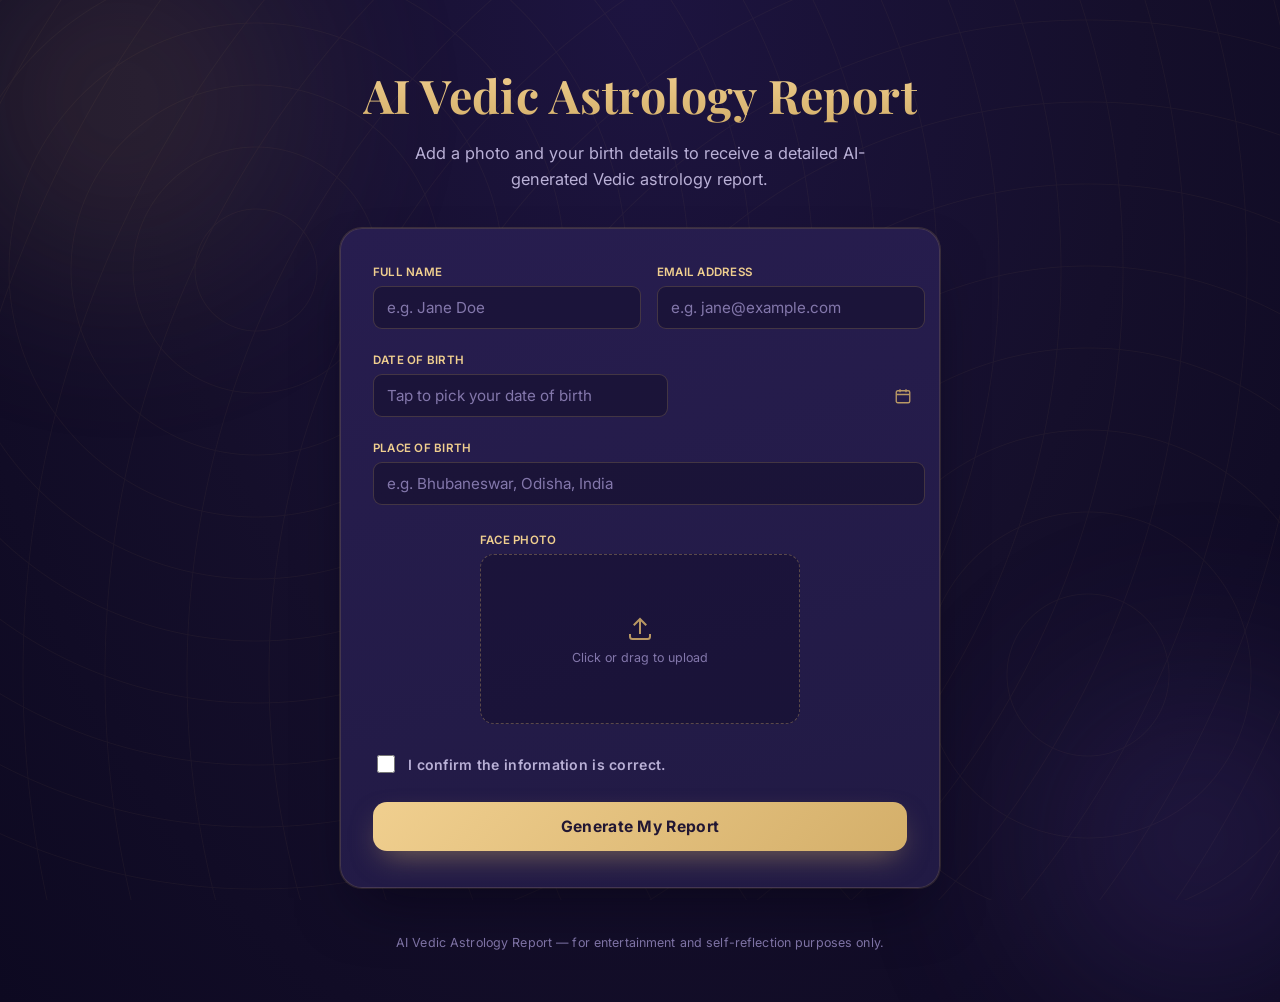
==== backend/static/index.html @ 8fff2e72 "Add files via upload" ====
<!DOCTYPE html>
<html lang="en">
<head>
<meta charset="UTF-8" />
<meta name="viewport" content="width=device-width, initial-scale=1.0" />
<title>AI Vedic Astrology Report</title>
<link rel="preconnect" href="https://fonts.googleapis.com">
<link href="https://fonts.googleapis.com/css2?family=Playfair+Display:wght@600;700&family=Inter:wght@400;500;600;700&display=swap" rel="stylesheet">
<link rel="stylesheet" href="style.css" />
</head>
<body>

  <div class="bg-glow bg-glow-1"></div>
  <div class="bg-glow bg-glow-2"></div>

  <main class="page">
    <header class="hero">
      <h1 class="hero-title">AI Vedic Astrology Report</h1>
      <p class="hero-subtitle">
        Add a photo and your birth details to receive a detailed AI-generated Vedic astrology report.
      </p>
    </header>

    <!-- ===================== FORM CARD ===================== -->
    <section class="card" id="formCard">
      <form id="palmForm" novalidate>

        <div class="form-grid">
          <div class="field">
            <label for="name">Full Name</label>
            <input type="text" id="name" name="name" placeholder="e.g. Jane Doe" autocomplete="name" />
            <span class="error-msg" id="err-name"></span>
          </div>

          <div class="field">
            <label for="email">Email Address</label>
            <input type="email" id="email" name="email" placeholder="e.g. jane@example.com" autocomplete="email" />
            <span class="error-msg" id="err-email"></span>
          </div>

          <div class="field field-full">
            <label for="dobDisplay">Date of Birth</label>
            <div class="calendar-input-wrap" id="calendarInputWrap">
              <input type="text" id="dobDisplay" placeholder="Tap to pick your date of birth" readonly autocomplete="off" />
              <input type="hidden" id="dob" name="dob" />
              <svg class="calendar-icon" xmlns="http://www.w3.org/2000/svg" width="18" height="18" viewBox="0 0 24 24" fill="none" stroke="currentColor" stroke-width="1.8"><rect x="3" y="5" width="18" height="16" rx="2"/><path d="M8 3v4M16 3v4M3 10h18"/></svg>

              <div class="calendar-popup" id="calendarPopup" hidden>
                <div class="calendar-selects">
                  <select id="calMonthSelect" aria-label="Month"></select>
                  <select id="calYearSelect" aria-label="Year"></select>
                </div>
                <div class="calendar-nav">
                  <button type="button" class="cal-nav-btn" id="calPrevMonth" aria-label="Previous month">&#8249;</button>
                  <div class="calendar-title" id="calTitle"></div>
                  <button type="button" class="cal-nav-btn" id="calNextMonth" aria-label="Next month">&#8250;</button>
                </div>
                <div class="calendar-weekdays">
                  <span>Su</span><span>Mo</span><span>Tu</span><span>We</span><span>Th</span><span>Fr</span><span>Sa</span>
                </div>
                <div class="calendar-days" id="calDays"></div>
                <div class="calendar-footer">
                  <button type="button" class="cal-today-btn" id="calToday">Today</button>
                </div>
              </div>
            </div>
            <span class="error-msg" id="err-dob"></span>
          </div>

          <div class="field field-full">
            <label for="place">Place of Birth</label>
            <input type="text" id="place" name="place" placeholder="e.g. Bhubaneswar, Odisha, India" />
            <span class="error-msg" id="err-place"></span>
          </div>
        </div>

        <div class="upload-grid upload-grid-single">
          <div class="upload-field" id="upload-face">
            <label for="facePhoto">Face Photo</label>
            <div class="dropzone" data-target="facePhoto">
              <img class="preview-img" id="preview-facePhoto" alt="" hidden />
              <div class="dropzone-placeholder">
                <svg xmlns="http://www.w3.org/2000/svg" width="30" height="30" viewBox="0 0 24 24" fill="none" stroke="currentColor" stroke-width="1.6"><path d="M4 16v2a2 2 0 0 0 2 2h12a2 2 0 0 0 2-2v-2"/><polyline points="7 9 12 4 17 9"/><line x1="12" y1="4" x2="12" y2="16"/></svg>
                <span>Click or drag to upload</span>
              </div>
            </div>
            <input type="file" id="facePhoto" name="facePhoto" accept="image/png, image/jpeg, image/webp" hidden />
            <span class="error-msg" id="err-facePhoto"></span>
          </div>
        </div>

        <label class="checkbox-row" for="confirm">
          <input type="checkbox" id="confirm" name="confirm" />
          <span>I confirm the information is correct.</span>
        </label>
        <span class="error-msg" id="err-confirm"></span>

        <button type="submit" class="submit-btn" id="submitBtn">
          <span class="btn-label">Generate My Report</span>
        </button>

        <p class="form-note" id="formNote" hidden></p>
      </form>
    </section>

    <!-- ===================== LOADING CARD ===================== -->
    <section class="card loading-card" id="loadingCard" hidden>
      <div class="spinner"></div>
      <h2 class="loading-title">Reading your chart...</h2>
      <ul class="progress-steps" id="progressSteps">
        <li data-step="0"><span class="dot"></span>Uploading photo...</li>
        <li data-step="1"><span class="dot"></span>Processing birth details...</li>
        <li data-step="2"><span class="dot"></span>Calculating birth chart (D1)...</li>
        <li data-step="3"><span class="dot"></span>Analysing planetary placements...</li>
        <li data-step="4"><span class="dot"></span>Reading Vimshottari Dasha...</li>
        <li data-step="5"><span class="dot"></span>Generating personality profile...</li>
        <li data-step="6"><span class="dot"></span>Generating finance report...</li>
        <li data-step="7"><span class="dot"></span>Generating career report...</li>
        <li data-step="8"><span class="dot"></span>Generating relationship report...</li>
        <li data-step="9"><span class="dot"></span>Creating PDF...</li>
        <li data-step="10"><span class="dot"></span>Finalizing...</li>
      </ul>
    </section>

    <!-- ===================== ERROR CARD ===================== -->
    <section class="card error-card" id="errorCard" hidden>
      <div class="error-icon">!</div>
      <h2 id="errorTitle">Something went wrong.</h2>
      <p id="errorMessage">Please try again.</p>
      <button class="submit-btn" id="tryAgainBtn">Try Again</button>
    </section>

    <!-- ===================== RESULT CARD ===================== -->
    <section class="card result-card" id="resultCard" hidden>
      <h2 class="result-title">Your Vedic Astrology Report</h2>

      <div class="rashi-badge" id="rashiBadge" hidden>
        <span class="rashi-label">Your Rashi (Moon Sign)</span>
        <span class="rashi-value" id="rashiValue"></span>
      </div>

      <div class="issue-chips" id="issueChips"></div>

      <div class="teaser-legend">
        <span class="legend-item"><span class="legend-dot legend-problem"></span>Problem identified</span>
        <span class="legend-item"><span class="legend-dot legend-solution"></span>Solution &amp; remedy</span>
      </div>

      <div class="teaser-content" id="teaserContent"></div>

      <div class="locked-notice" id="lockedNotice">
        <div class="locked-fade"></div>
        <div class="locked-box">
          <svg xmlns="http://www.w3.org/2000/svg" width="22" height="22" viewBox="0 0 24 24" fill="none" stroke="currentColor" stroke-width="1.8"><rect x="4" y="10" width="16" height="10" rx="2"/><path d="M8 10V7a4 4 0 0 1 8 0v3"/></svg>
          <p>You're seeing about 30% of your full reading. The complete report unlocks your detailed <strong>career timeline</strong>, <strong>relationship &amp; Manglik analysis</strong>, <strong>financial outlook</strong>, <strong>health guidance</strong>, and every personalised <strong>remedy &amp; solution</strong> for the problems above.</p>
        </div>
      </div>

      <div class="paywall-section" id="paywallSection">
        <button class="submit-btn unlock-btn" id="unlockBtn">
          <span class="btn-label">Unlock Full Report &mdash; <span id="unlockAmount">&#8377;9</span></span>
        </button>
        <p class="paywall-note">Secure payment via Razorpay. Your full PDF unlocks automatically after payment.</p>

        <div class="payment-waiting" id="paymentWaiting" hidden>
          <div class="mini-spinner"></div>
          <p>Waiting for payment confirmation&hellip;</p>
          <button class="secondary-btn" id="checkPaymentBtn">I've completed the payment</button>
        </div>
      </div>

      <div class="download-section" id="downloadSection" hidden>
        <p class="unlocked-note">&#10003; Payment received &mdash; your full report is ready.</p>
        <button class="submit-btn" id="downloadPdfBtn">Download Full PDF</button>
      </div>

      <div class="result-actions">
        <button class="secondary-btn" id="newReportBtn">Start a New Reading</button>
      </div>
    </section>

    <footer class="page-footer">
      <p>AI Vedic Astrology Report &mdash; for entertainment and self-reflection purposes only.</p>
    </footer>
  </main>

<script src="script.js"></script>
</body>
</html>
---- backend/static/style.css ----
/* ==========================================================================
   AI Palm Reading Report — Stylesheet
   Design language: midnight indigo canvas, hand-drawn gold "palm line"
   motifs, Playfair Display for headings, Inter for body/UI text.
   ========================================================================== */

:root {
  --bg-deep: #150f2b;
  --bg-deep-2: #1d1440;
  --card-bg: #211a44;
  --card-bg-soft: #271d4f;
  --border-soft: rgba(212, 175, 106, 0.18);
  --gold: #d4af6a;
  --gold-bright: #f0cf8f;
  --ink: #f3efe6;
  --ink-muted: #b9b0d6;
  --ink-faint: #8377ab;
  --success: #7fd8a8;
  --error: #ef8686;
  --error-bg: rgba(239, 134, 134, 0.1);
  --problem: #f1746b;
  --problem-bg: rgba(241, 116, 107, 0.14);
  --solution: #6fd79a;
  --solution-bg: rgba(111, 215, 154, 0.14);
  --radius-lg: 22px;
  --radius-md: 14px;
  --radius-sm: 9px;
  --shadow-card: 0 30px 60px -20px rgba(6, 3, 20, 0.65), 0 0 0 1px var(--border-soft);
  --font-display: "Playfair Display", Georgia, serif;
  --font-body: "Inter", -apple-system, BlinkMacSystemFont, "Segoe UI", sans-serif;
}

* {
  box-sizing: border-box;
}

html, body {
  margin: 0;
  padding: 0;
}

body {
  background: radial-gradient(ellipse at top, var(--bg-deep-2) 0%, var(--bg-deep) 55%, #0d0921 100%);
  color: var(--ink);
  font-family: var(--font-body);
  min-height: 100vh;
  position: relative;
  overflow-x: hidden;
  -webkit-font-smoothing: antialiased;
}

/* Ambient glow blobs behind the card, evoking a palm's life-line curve */
.bg-glow {
  position: fixed;
  border-radius: 50%;
  filter: blur(90px);
  opacity: 0.35;
  pointer-events: none;
  z-index: 0;
}
.bg-glow-1 {
  width: 520px;
  height: 520px;
  top: -160px;
  left: -140px;
  background: radial-gradient(circle, var(--gold) 0%, transparent 70%);
  opacity: 0.18;
}
.bg-glow-2 {
  width: 480px;
  height: 480px;
  bottom: -180px;
  right: -160px;
  background: radial-gradient(circle, #6c4fb8 0%, transparent 70%);
  opacity: 0.28;
}

/* Subtle hand-line texture using layered radial arcs (the "signature" motif) */
body::before {
  content: "";
  position: fixed;
  inset: 0;
  z-index: 0;
  pointer-events: none;
  opacity: 0.05;
  background-image:
    repeating-radial-gradient(circle at 20% 30%, transparent 0, transparent 60px, var(--gold) 61px, transparent 62px),
    repeating-radial-gradient(circle at 85% 75%, transparent 0, transparent 80px, var(--gold) 81px, transparent 82px);
}

.page {
  position: relative;
  z-index: 1;
  max-width: 640px;
  margin: 0 auto;
  padding: 64px 20px 40px;
  display: flex;
  flex-direction: column;
  align-items: center;
}

/* ---------------------------------- Hero --------------------------------- */

.hero {
  text-align: center;
  margin-bottom: 36px;
}

.hero-title {
  font-family: var(--font-display);
  font-weight: 700;
  font-size: clamp(2.1rem, 5vw, 2.9rem);
  letter-spacing: 0.01em;
  margin: 0 0 14px;
  background: linear-gradient(180deg, var(--gold-bright) 0%, var(--gold) 100%);
  -webkit-background-clip: text;
  background-clip: text;
  color: transparent;
}

.hero-subtitle {
  font-size: 1.02rem;
  line-height: 1.6;
  color: var(--ink-muted);
  max-width: 460px;
  margin: 0 auto;
}

/* ----------------------------------- Card --------------------------------- */

.card {
  width: 100%;
  background: linear-gradient(165deg, var(--card-bg-soft) 0%, var(--card-bg) 100%);
  border-radius: var(--radius-lg);
  box-shadow: var(--shadow-card);
  padding: 36px 32px;
  border: 1px solid var(--border-soft);
  animation: card-rise 0.5s ease both;
}

@keyframes card-rise {
  from { opacity: 0; transform: translateY(14px); }
  to { opacity: 1; transform: translateY(0); }
}

/* ---------------------------------- Form fields --------------------------- */

.form-grid {
  display: grid;
  grid-template-columns: 1fr 1fr;
  gap: 18px 16px;
  margin-bottom: 6px;
}

.field-full {
  grid-column: 1 / -1;
}

.field {
  display: flex;
  flex-direction: column;
}

label {
  font-size: 0.82rem;
  font-weight: 600;
  color: var(--gold-bright);
  letter-spacing: 0.02em;
  margin-bottom: 7px;
  text-transform: uppercase;
  font-size: 0.72rem;
}

input[type="text"],
input[type="email"] {
  background: rgba(9, 6, 24, 0.35);
  border: 1px solid rgba(212, 175, 106, 0.22);
  border-radius: var(--radius-sm);
  padding: 11px 13px;
  font-family: var(--font-body);
  font-size: 0.95rem;
  color: var(--ink);
  outline: none;
  transition: border-color 0.2s ease, box-shadow 0.2s ease;
  color-scheme: dark;
}

input::placeholder {
  color: var(--ink-faint);
}

input:focus {
  border-color: var(--gold);
  box-shadow: 0 0 0 3px rgba(212, 175, 106, 0.15);
}

input.invalid {
  border-color: var(--error);
}

.error-msg {
  display: block;
  color: var(--error);
  font-size: 0.78rem;
  margin-top: 6px;
  min-height: 0;
}

/* ---------------------------------- Calendar (Date of Birth) --------------- */

.calendar-input-wrap {
  position: relative;
}

#dobDisplay {
  cursor: pointer;
  padding-right: 40px;
}

.calendar-icon {
  position: absolute;
  top: 50%;
  right: 13px;
  transform: translateY(-50%);
  color: var(--gold);
  pointer-events: none;
  opacity: 0.85;
}

.calendar-popup {
  position: absolute;
  z-index: 20;
  top: calc(100% + 8px);
  left: 0;
  width: 100%;
  min-width: 280px;
  background: linear-gradient(165deg, var(--card-bg-soft) 0%, var(--card-bg) 100%);
  border: 1px solid var(--border-soft);
  border-radius: var(--radius-md);
  box-shadow: var(--shadow-card);
  padding: 14px;
  animation: card-rise 0.18s ease both;
}

.calendar-selects {
  display: flex;
  gap: 8px;
  margin-bottom: 10px;
}

.calendar-selects select {
  flex: 1;
  background: rgba(9, 6, 24, 0.4);
  border: 1px solid rgba(212, 175, 106, 0.22);
  border-radius: var(--radius-sm);
  color: var(--ink);
  font-family: var(--font-body);
  font-size: 0.85rem;
  padding: 8px 6px;
  outline: none;
  color-scheme: dark;
}

.calendar-nav {
  display: flex;
  align-items: center;
  justify-content: space-between;
  margin-bottom: 8px;
}

.cal-nav-btn {
  width: 28px;
  height: 28px;
  border-radius: 50%;
  border: 1px solid rgba(212, 175, 106, 0.25);
  background: transparent;
  color: var(--gold-bright);
  font-size: 1rem;
  cursor: pointer;
  display: flex;
  align-items: center;
  justify-content: center;
  transition: background 0.15s ease, border-color 0.15s ease;
}

.cal-nav-btn:hover {
  background: rgba(212, 175, 106, 0.1);
  border-color: var(--gold);
}

.calendar-title {
  font-family: var(--font-display);
  font-weight: 600;
  font-size: 0.95rem;
  color: var(--ink);
}

.calendar-weekdays {
  display: grid;
  grid-template-columns: repeat(7, 1fr);
  text-align: center;
  font-size: 0.7rem;
  color: var(--ink-faint);
  margin-bottom: 4px;
  text-transform: uppercase;
  letter-spacing: 0.03em;
}

.calendar-days {
  display: grid;
  grid-template-columns: repeat(7, 1fr);
  gap: 3px;
}

.cal-day {
  aspect-ratio: 1 / 1;
  display: flex;
  align-items: center;
  justify-content: center;
  border: none;
  border-radius: 8px;
  background: transparent;
  color: var(--ink);
  font-size: 0.82rem;
  font-family: var(--font-body);
  cursor: pointer;
  transition: background 0.15s ease, color 0.15s ease;
}

.cal-day:not(.cal-day-empty):not(.cal-day-disabled):hover {
  background: rgba(212, 175, 106, 0.16);
}

.cal-day-selected {
  background: linear-gradient(135deg, var(--gold-bright) 0%, var(--gold) 100%) !important;
  color: #221733 !important;
  font-weight: 700;
}

.cal-day-empty {
  cursor: default;
  pointer-events: none;
}

.cal-day-disabled {
  color: var(--ink-faint);
  opacity: 0.35;
  cursor: not-allowed;
}

.calendar-footer {
  display: flex;
  justify-content: center;
  margin-top: 8px;
}

.cal-today-btn {
  background: transparent;
  border: none;
  color: var(--gold-bright);
  font-size: 0.78rem;
  font-weight: 600;
  cursor: pointer;
  text-decoration: underline;
  text-underline-offset: 2px;
}

/* ---------------------------------- Uploads -------------------------------- */

.upload-grid {
  display: grid;
  grid-template-columns: 1fr 1fr;
  gap: 16px;
  margin: 22px 0 6px;
}

.upload-grid-single {
  grid-template-columns: 1fr;
  max-width: 320px;
  margin-left: auto;
  margin-right: auto;
}

.upload-grid-single .dropzone {
  min-height: 170px;
}

.upload-field label {
  display: block;
}

.dropzone {
  position: relative;
  border: 1.5px dashed rgba(212, 175, 106, 0.35);
  border-radius: var(--radius-md);
  min-height: 120px;
  display: flex;
  align-items: center;
  justify-content: center;
  cursor: pointer;
  background: rgba(9, 6, 24, 0.3);
  transition: border-color 0.2s ease, background 0.2s ease;
  overflow: hidden;
}

.dropzone:hover,
.dropzone.dragover {
  border-color: var(--gold);
  background: rgba(212, 175, 106, 0.06);
}

.dropzone.invalid {
  border-color: var(--error);
}

.dropzone-placeholder {
  display: flex;
  flex-direction: column;
  align-items: center;
  gap: 6px;
  color: var(--ink-faint);
  font-size: 0.78rem;
  text-align: center;
  padding: 10px;
}

.dropzone-placeholder svg {
  color: var(--gold);
  opacity: 0.85;
}

.preview-img {
  width: 100%;
  height: 100%;
  min-height: 120px;
  object-fit: cover;
}

/* ---------------------------------- Checkbox -------------------------------- */

.checkbox-row {
  display: flex;
  align-items: center;
  gap: 10px;
  margin: 22px 0 4px;
  cursor: pointer;
  font-size: 0.88rem;
  color: var(--ink-muted);
  text-transform: none;
}

.checkbox-row input[type="checkbox"] {
  width: 18px;
  height: 18px;
  accent-color: var(--gold);
  cursor: pointer;
  flex-shrink: 0;
}

/* ---------------------------------- Buttons -------------------------------- */

.submit-btn {
  width: 100%;
  margin-top: 20px;
  padding: 15px 20px;
  border: none;
  border-radius: var(--radius-md);
  background: linear-gradient(135deg, var(--gold-bright) 0%, var(--gold) 100%);
  color: #221733;
  font-family: var(--font-body);
  font-weight: 700;
  font-size: 0.98rem;
  letter-spacing: 0.02em;
  cursor: pointer;
  transition: transform 0.15s ease, box-shadow 0.15s ease, opacity 0.15s ease;
  box-shadow: 0 12px 30px -10px rgba(212, 175, 106, 0.55);
}

.submit-btn:hover:not(:disabled) {
  transform: translateY(-1px);
  box-shadow: 0 16px 34px -8px rgba(212, 175, 106, 0.65);
}

.submit-btn:active:not(:disabled) {
  transform: translateY(0);
}

.submit-btn:disabled {
  opacity: 0.6;
  cursor: not-allowed;
  transform: none;
}

.secondary-btn {
  width: 100%;
  margin-top: 12px;
  padding: 13px 20px;
  border: 1px solid rgba(212, 175, 106, 0.35);
  border-radius: var(--radius-md);
  background: transparent;
  color: var(--gold-bright);
  font-family: var(--font-body);
  font-weight: 600;
  font-size: 0.92rem;
  cursor: pointer;
  transition: background 0.2s ease, border-color 0.2s ease;
}

.secondary-btn:hover {
  background: rgba(212, 175, 106, 0.08);
  border-color: var(--gold);
}

.form-note {
  text-align: center;
  color: var(--error);
  font-size: 0.85rem;
  margin: 14px 0 0;
}

/* ---------------------------------- Loading card ---------------------------- */

.loading-card {
  text-align: center;
  padding: 44px 32px;
}

.spinner {
  width: 58px;
  height: 58px;
  margin: 0 auto 22px;
  border-radius: 50%;
  border: 3px solid rgba(212, 175, 106, 0.18);
  border-top-color: var(--gold);
  animation: spin 0.9s linear infinite;
}

@keyframes spin {
  to { transform: rotate(360deg); }
}

.loading-title {
  font-family: var(--font-display);
  font-weight: 600;
  font-size: 1.5rem;
  color: var(--gold-bright);
  margin: 0 0 26px;
}

.progress-steps {
  list-style: none;
  margin: 0;
  padding: 0;
  text-align: left;
  display: flex;
  flex-direction: column;
  gap: 12px;
  max-width: 380px;
  margin: 0 auto;
}

.progress-steps li {
  display: flex;
  align-items: center;
  gap: 12px;
  font-size: 0.92rem;
  color: var(--ink-faint);
  transition: color 0.3s ease;
}

.progress-steps li .dot {
  width: 9px;
  height: 9px;
  border-radius: 50%;
  background: rgba(212, 175, 106, 0.25);
  flex-shrink: 0;
  transition: background 0.3s ease, box-shadow 0.3s ease, transform 0.3s ease;
}

.progress-steps li.active {
  color: var(--ink);
}

.progress-steps li.active .dot {
  background: var(--gold);
  box-shadow: 0 0 10px 2px rgba(212, 175, 106, 0.5);
  transform: scale(1.15);
}

.progress-steps li.done {
  color: var(--success);
}

.progress-steps li.done .dot {
  background: var(--success);
  box-shadow: none;
  transform: none;
}

/* ---------------------------------- Error card ------------------------------ */

.error-card {
  text-align: center;
  padding: 44px 32px;
}

.error-icon {
  width: 52px;
  height: 52px;
  margin: 0 auto 18px;
  border-radius: 50%;
  background: var(--error-bg);
  color: var(--error);
  font-weight: 700;
  font-size: 1.4rem;
  display: flex;
  align-items: center;
  justify-content: center;
  border: 1.5px solid rgba(239, 134, 134, 0.4);
}

.error-card h2 {
  font-family: var(--font-display);
  color: var(--ink);
  margin: 0 0 8px;
}

.error-card p {
  color: var(--ink-muted);
  margin: 0 0 6px;
}

/* ---------------------------------- Result card ------------------------------ */

.result-title {
  font-family: var(--font-display);
  font-size: 1.6rem;
  color: var(--gold-bright);
  margin: 0 0 18px;
  text-align: center;
}

/* ---------------------------------- Rashi badge ------------------------------ */

.rashi-badge {
  display: flex;
  flex-direction: column;
  align-items: center;
  gap: 3px;
  text-align: center;
  background: var(--problem-bg);
  border: 1px solid rgba(241, 116, 107, 0.35);
  border-radius: var(--radius-md);
  padding: 12px 16px;
  margin-bottom: 16px;
}

.rashi-label {
  font-size: 0.7rem;
  letter-spacing: 0.04em;
  text-transform: uppercase;
  color: var(--ink-muted);
}

.rashi-value {
  font-family: var(--font-display);
  font-weight: 700;
  font-size: 1.4rem;
  color: var(--problem);
}

/* ---------------------------------- Issue chips ------------------------------ */

.issue-chips {
  display: flex;
  flex-wrap: wrap;
  gap: 8px;
  justify-content: center;
  margin-bottom: 16px;
}

.issue-chip {
  display: inline-flex;
  align-items: center;
  gap: 5px;
  background: var(--problem-bg);
  color: var(--problem);
  border: 1px solid rgba(241, 116, 107, 0.35);
  border-radius: 999px;
  padding: 6px 13px;
  font-size: 0.76rem;
  font-weight: 600;
}

/* ---------------------------------- Teaser legend / content ------------------ */

.teaser-legend {
  display: flex;
  gap: 18px;
  justify-content: center;
  margin-bottom: 14px;
}

.legend-item {
  display: flex;
  align-items: center;
  gap: 6px;
  font-size: 0.76rem;
  color: var(--ink-muted);
}

.legend-dot {
  width: 9px;
  height: 9px;
  border-radius: 50%;
  display: inline-block;
}

.legend-problem {
  background: var(--problem);
}

.legend-solution {
  background: var(--solution);
}

.teaser-content {
  background: rgba(9, 6, 24, 0.35);
  border: 1px solid rgba(212, 175, 106, 0.18);
  border-radius: var(--radius-md);
  padding: 18px 20px;
  color: var(--ink);
  font-size: 0.92rem;
  line-height: 1.7;
}

.teaser-content h3 {
  font-family: var(--font-display);
  font-size: 1.08rem;
  color: var(--gold-bright);
  margin: 18px 0 8px;
}

.teaser-content h3:first-child {
  margin-top: 0;
}

.teaser-content p {
  margin: 0 0 10px;
}

.teaser-content ul {
  margin: 0 0 10px;
  padding-left: 20px;
}

.teaser-content li {
  margin-bottom: 4px;
}

.teaser-content .mark {
  border-radius: 5px;
  padding: 1px 5px;
  font-weight: 600;
}

.teaser-content .mark-problem {
  background: var(--problem-bg);
  color: var(--problem);
}

.teaser-content .mark-solution {
  background: var(--solution-bg);
  color: var(--solution);
}

/* ---------------------------------- Locked notice ----------------------------- */

.locked-notice {
  position: relative;
  margin-top: -10px;
}

.locked-fade {
  height: 46px;
  margin-top: -46px;
  background: linear-gradient(180deg, transparent 0%, var(--card-bg) 85%);
  pointer-events: none;
}

.locked-box {
  display: flex;
  gap: 12px;
  align-items: flex-start;
  background: rgba(212, 175, 106, 0.08);
  border: 1px dashed rgba(212, 175, 106, 0.4);
  border-radius: var(--radius-md);
  padding: 16px 18px;
  margin-top: 6px;
}

.locked-box svg {
  flex-shrink: 0;
  color: var(--gold);
  margin-top: 2px;
}

.locked-box p {
  margin: 0;
  font-size: 0.87rem;
  line-height: 1.6;
  color: var(--ink-muted);
}

.locked-box strong {
  color: var(--ink);
}

/* ---------------------------------- Paywall / download ------------------------ */

.paywall-section {
  margin-top: 18px;
  text-align: center;
}

.unlock-btn {
  margin-top: 4px;
}

.paywall-note {
  margin: 10px 0 0;
  font-size: 0.78rem;
  color: var(--ink-faint);
}

.payment-waiting {
  margin-top: 18px;
  display: flex;
  flex-direction: column;
  align-items: center;
  gap: 10px;
}

.payment-waiting p {
  margin: 0;
  font-size: 0.85rem;
  color: var(--ink-muted);
}

.mini-spinner {
  width: 26px;
  height: 26px;
  border-radius: 50%;
  border: 2.5px solid rgba(212, 175, 106, 0.2);
  border-top-color: var(--gold);
  animation: spin 0.9s linear infinite;
}

.download-section {
  margin-top: 18px;
  text-align: center;
}

.unlocked-note {
  color: var(--success);
  font-weight: 600;
  font-size: 0.9rem;
  margin: 0 0 10px;
}

.result-actions {
  display: flex;
  flex-direction: column;
  gap: 0;
  margin-top: 8px;
}

/* ---------------------------------- Footer ------------------------------ */

.page-footer {
  margin-top: 34px;
  text-align: center;
}

.page-footer p {
  color: var(--ink-faint);
  font-size: 0.78rem;
  letter-spacing: 0.01em;
}

/* ---------------------------------- Responsive ------------------------------ */

@media (max-width: 560px) {
  .page {
    padding: 44px 14px 30px;
  }

  .card {
    padding: 26px 20px;
    border-radius: var(--radius-md);
  }

  .form-grid,
  .upload-grid {
    grid-template-columns: 1fr;
  }

  .hero-title {
    font-size: 1.9rem;
  }
}

/* Respect reduced motion preferences */
@media (prefers-reduced-motion: reduce) {
  * {
    animation-duration: 0.001ms !important;
    transition-duration: 0.001ms !important;
  }
}
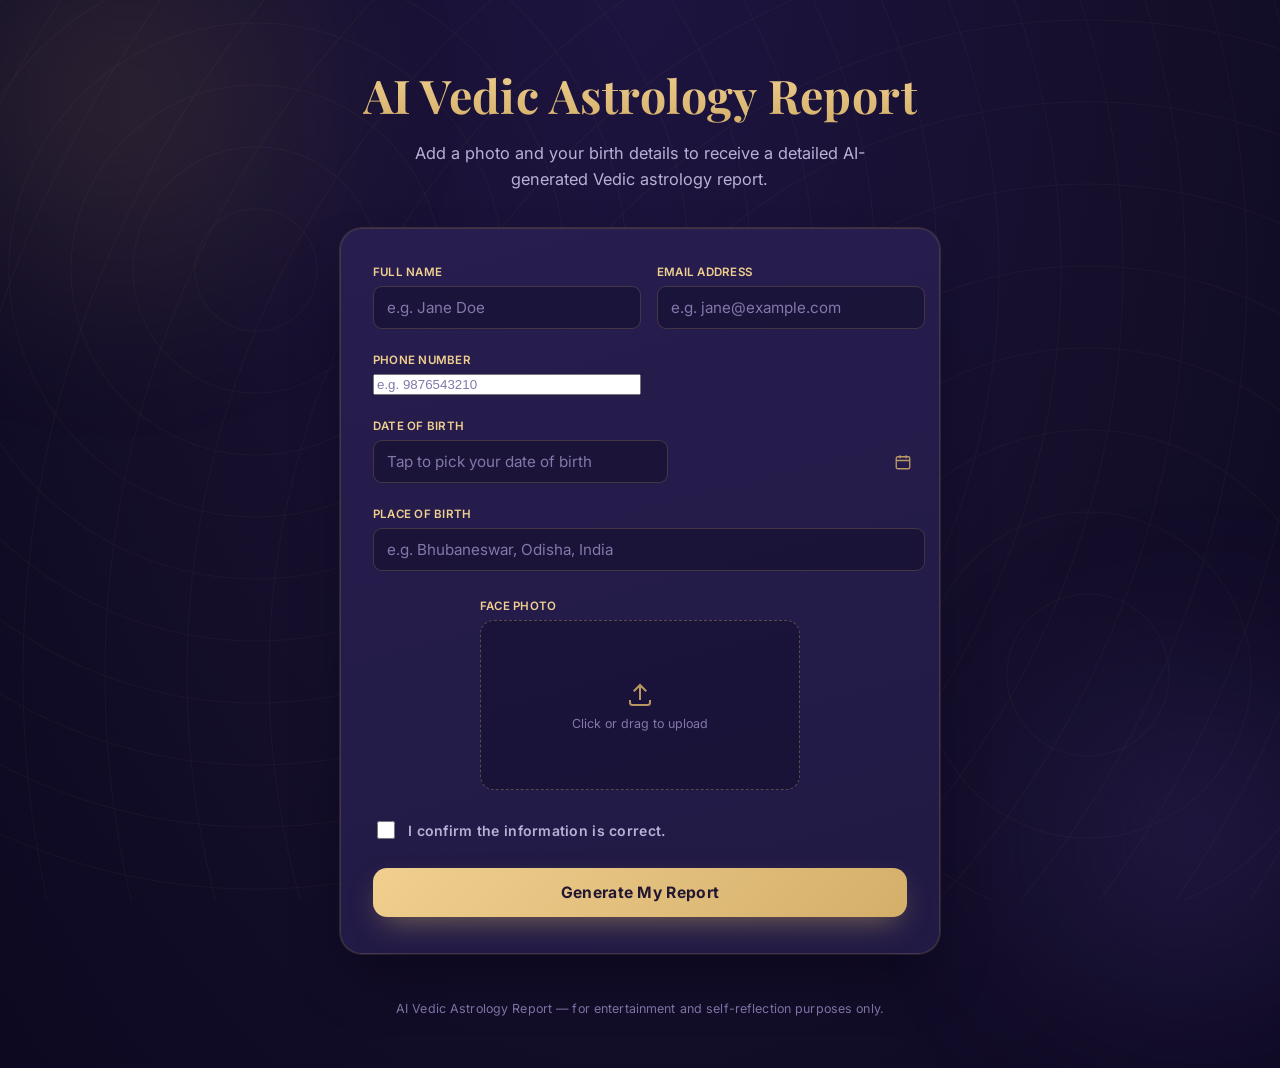
==== commit 17d2a24d: "Add files via upload" ====
--- a/backend/static/index.html
+++ b/backend/static/index.html
@@ -36,6 +36,12 @@
             <label for="email">Email Address</label>
             <input type="email" id="email" name="email" placeholder="e.g. jane@example.com" autocomplete="email" />
             <span class="error-msg" id="err-email"></span>
+          </div>
+
+          <div class="field">
+            <label for="phone">Phone Number</label>
+            <input type="tel" id="phone" name="phone" placeholder="e.g. 9876543210" autocomplete="tel" />
+            <span class="error-msg" id="err-phone"></span>
           </div>
 
           <div class="field field-full">
@@ -160,12 +166,10 @@
         <button class="submit-btn unlock-btn" id="unlockBtn">
           <span class="btn-label">Unlock Full Report &mdash; <span id="unlockAmount">&#8377;9</span></span>
         </button>
-        <p class="paywall-note">Secure payment via Razorpay. Your full PDF unlocks automatically after payment.</p>
+        <p class="paywall-note">Secure payment via Razorpay. After paying, come back and tap the button below to get your PDF.</p>
 
         <div class="payment-waiting" id="paymentWaiting" hidden>
-          <div class="mini-spinner"></div>
-          <p>Waiting for payment confirmation&hellip;</p>
-          <button class="secondary-btn" id="checkPaymentBtn">I've completed the payment</button>
+          <a class="secondary-btn" id="goToDownloadBtn" href="download.html">I've completed the payment &mdash; Get my PDF</a>
         </div>
       </div>
 
--- a/backend/static/style.css
+++ b/backend/static/style.css
@@ -504,6 +504,10 @@
   font-size: 0.92rem;
   cursor: pointer;
   transition: background 0.2s ease, border-color 0.2s ease;
+  display: block;
+  text-align: center;
+  text-decoration: none;
+  box-sizing: border-box;
 }
 
 .secondary-btn:hover {
@@ -875,6 +879,35 @@
   margin-top: 8px;
 }
 
+/* ---------------------------------- Download lookup page --------------------- */
+
+.lookup-status {
+  margin-top: 16px;
+  border-radius: var(--radius-md);
+  padding: 14px 16px;
+  font-size: 0.87rem;
+  line-height: 1.6;
+}
+
+.lookup-status-info {
+  background: rgba(212, 175, 106, 0.1);
+  border: 1px solid rgba(212, 175, 106, 0.35);
+  color: var(--ink);
+}
+
+.lookup-status-success {
+  background: var(--solution-bg);
+  border: 1px solid rgba(111, 215, 154, 0.4);
+  color: var(--solution);
+  font-weight: 600;
+}
+
+.lookup-status-error {
+  background: var(--error-bg);
+  border: 1px solid rgba(239, 134, 134, 0.4);
+  color: var(--error);
+}
+
 /* ---------------------------------- Footer ------------------------------ */
 
 .page-footer {
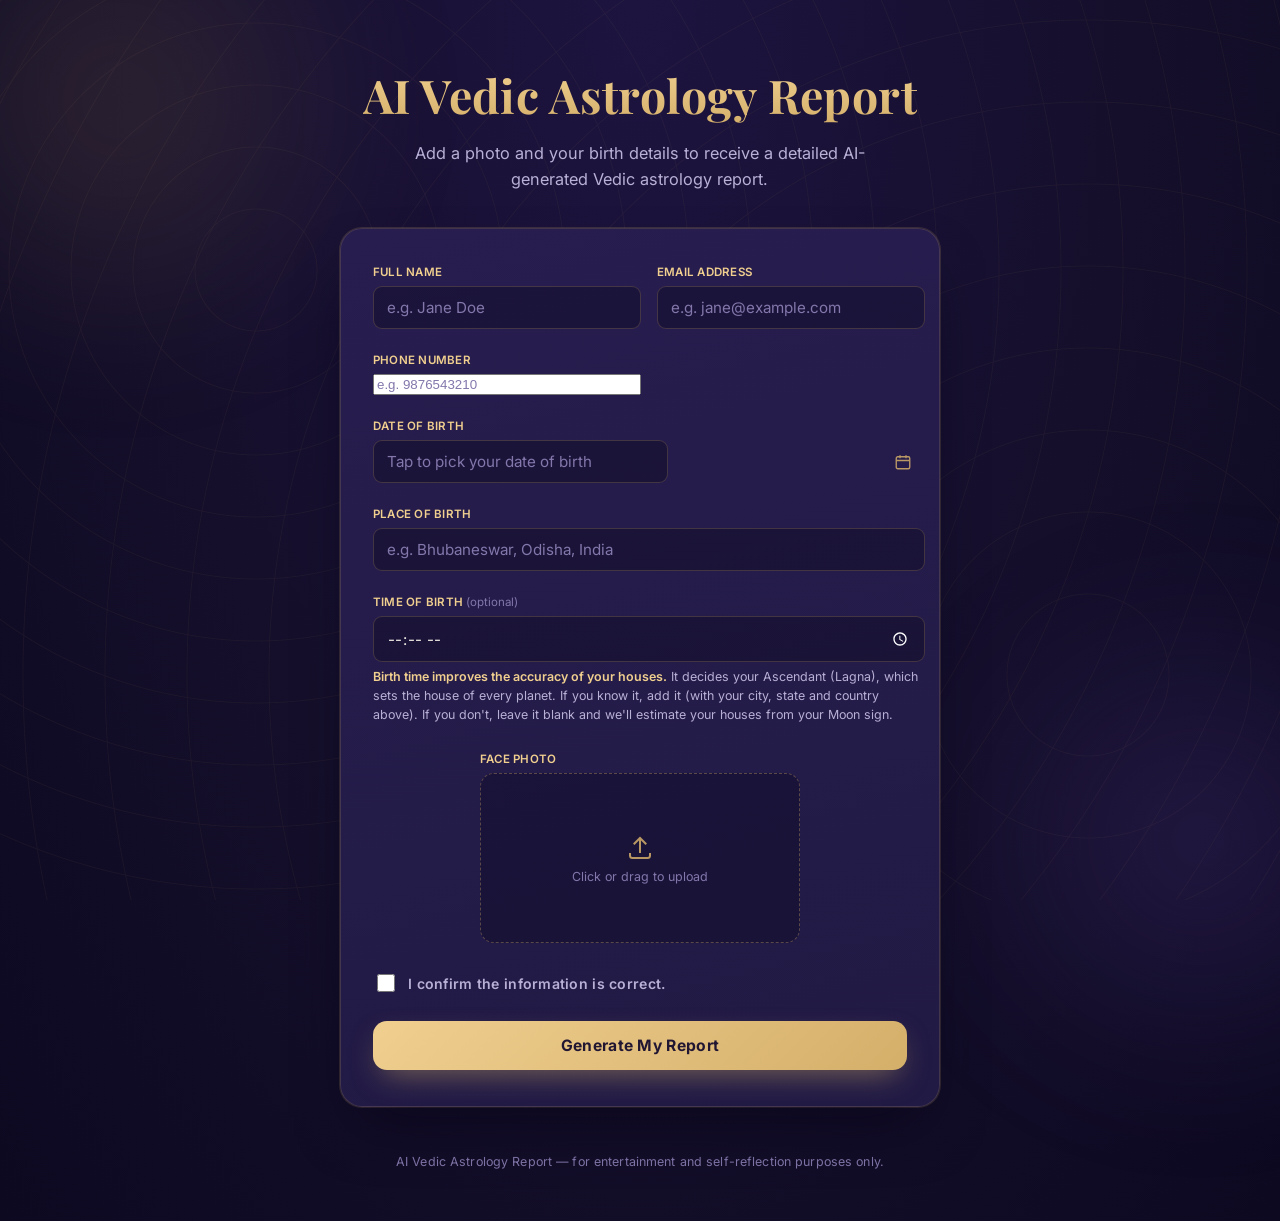
==== commit ddffd30f: "Add files via upload" ====
--- a/backend/static/index.html
+++ b/backend/static/index.html
@@ -77,6 +77,13 @@
             <label for="place">Place of Birth</label>
             <input type="text" id="place" name="place" placeholder="e.g. Bhubaneswar, Odisha, India" />
             <span class="error-msg" id="err-place"></span>
+          </div>
+
+          <div class="field field-full">
+            <label for="tob">Time of Birth <span class="optional">(optional)</span></label>
+            <input type="time" id="tob" name="tob" />
+            <span class="field-hint"><strong>Birth time improves the accuracy of your houses.</strong> It decides your Ascendant (Lagna), which sets the house of every planet. If you know it, add it (with your city, state and country above). If you don't, leave it blank and we'll estimate your houses from your Moon sign.</span>
+            <span class="error-msg" id="err-tob"></span>
           </div>
         </div>
 
@@ -145,11 +152,22 @@
         <span class="rashi-value" id="rashiValue"></span>
       </div>
 
+      <div class="accuracy-note" id="accuracyNote" hidden>
+        <div class="accuracy-head">
+          <span class="accuracy-pill" id="accuracyPill"></span>
+          <strong id="accuracyTitle"></strong>
+        </div>
+        <p id="accuracyDetail"></p>
+        <p id="accuracyWindow" hidden></p>
+        <ul id="accuracyWarnings"></ul>
+      </div>
+
       <div class="issue-chips" id="issueChips"></div>
 
       <div class="teaser-legend">
-        <span class="legend-item"><span class="legend-dot legend-problem"></span>Problem identified</span>
-        <span class="legend-item"><span class="legend-dot legend-solution"></span>Solution &amp; remedy</span>
+        <span class="legend-item"><span class="legend-dot legend-problem"></span>Problem / challenging placement</span>
+        <span class="legend-item"><span class="legend-dot legend-solution"></span>Solution / favourable placement</span>
+        <span class="legend-item"><span class="legend-dot legend-mixed"></span>Mixed</span>
       </div>
 
       <div class="teaser-content" id="teaserContent"></div>
@@ -158,7 +176,7 @@
         <div class="locked-fade"></div>
         <div class="locked-box">
           <svg xmlns="http://www.w3.org/2000/svg" width="22" height="22" viewBox="0 0 24 24" fill="none" stroke="currentColor" stroke-width="1.8"><rect x="4" y="10" width="16" height="10" rx="2"/><path d="M8 10V7a4 4 0 0 1 8 0v3"/></svg>
-          <p>You're seeing about 30% of your full reading. The complete report unlocks your detailed <strong>career timeline</strong>, <strong>relationship &amp; Manglik analysis</strong>, <strong>financial outlook</strong>, <strong>health guidance</strong>, and every personalised <strong>remedy &amp; solution</strong> for the problems above.</p>
+          <p>You're seeing a preview of your full reading. The complete report unlocks your detailed <strong>career timeline</strong>, <strong>relationship &amp; Manglik analysis</strong>, <strong>financial outlook</strong>, <strong>health guidance</strong>, and every personalised <strong>remedy &amp; solution</strong> for the problems above.</p>
         </div>
       </div>
 
--- a/backend/static/style.css
+++ b/backend/static/style.css
@@ -22,6 +22,8 @@
   --problem-bg: rgba(241, 116, 107, 0.14);
   --solution: #6fd79a;
   --solution-bg: rgba(111, 215, 154, 0.14);
+  --mixed: #f0b95c;
+  --mixed-bg: rgba(240, 185, 92, 0.14);
   --radius-lg: 22px;
   --radius-md: 14px;
   --radius-sm: 9px;
@@ -172,7 +174,8 @@
 }
 
 input[type="text"],
-input[type="email"] {
+input[type="email"],
+input[type="time"] {
   background: rgba(9, 6, 24, 0.35);
   border: 1px solid rgba(212, 175, 106, 0.22);
   border-radius: var(--radius-sm);
@@ -183,6 +186,83 @@
   outline: none;
   transition: border-color 0.2s ease, box-shadow 0.2s ease;
   color-scheme: dark;
+}
+
+label .optional {
+  text-transform: none;
+  font-weight: 400;
+  color: var(--ink-faint);
+  letter-spacing: 0;
+}
+
+.field-hint {
+  margin-top: 6px;
+  font-size: 0.78rem;
+  line-height: 1.5;
+  color: var(--ink-muted);
+}
+
+.field-hint strong {
+  color: var(--gold-bright);
+  font-weight: 600;
+}
+
+/* ---------------------------- Accuracy note (result) --------------------- */
+
+.accuracy-note {
+  border: 1px solid rgba(212, 175, 106, 0.22);
+  border-left-width: 4px;
+  border-radius: var(--radius-md);
+  background: rgba(255, 255, 255, 0.03);
+  padding: 12px 14px;
+  margin-bottom: 16px;
+  font-size: 0.86rem;
+  line-height: 1.55;
+  color: var(--ink-muted);
+}
+
+.accuracy-note p {
+  margin: 6px 0 0;
+}
+
+.accuracy-note ul {
+  margin: 8px 0 0;
+  padding-left: 18px;
+  color: var(--mixed);
+}
+
+.accuracy-exact {
+  border-left-color: var(--solution);
+}
+
+.accuracy-approx {
+  border-left-color: var(--mixed);
+}
+
+.accuracy-head {
+  display: flex;
+  align-items: center;
+  gap: 10px;
+  color: var(--ink);
+}
+
+.accuracy-pill {
+  border-radius: 999px;
+  padding: 2px 10px;
+  font-size: 0.72rem;
+  font-weight: 700;
+  letter-spacing: 0.04em;
+  text-transform: uppercase;
+}
+
+.accuracy-exact .accuracy-pill {
+  background: var(--solution-bg);
+  color: var(--solution);
+}
+
+.accuracy-approx .accuracy-pill {
+  background: var(--mixed-bg);
+  color: var(--mixed);
 }
 
 input::placeholder {
@@ -700,7 +780,8 @@
 
 .teaser-legend {
   display: flex;
-  gap: 18px;
+  flex-wrap: wrap;
+  gap: 8px 18px;
   justify-content: center;
   margin-bottom: 14px;
 }
@@ -726,6 +807,10 @@
 
 .legend-solution {
   background: var(--solution);
+}
+
+.legend-mixed {
+  background: var(--mixed);
 }
 
 .teaser-content {
@@ -778,6 +863,177 @@
   color: var(--solution);
 }
 
+/* Planet / house / Dasha placements: green = favourable, red = challenging,
+   amber = mixed. */
+.teaser-content .mark-good {
+  background: var(--solution-bg);
+  color: var(--solution);
+}
+
+.teaser-content .mark-bad {
+  background: var(--problem-bg);
+  color: var(--problem);
+}
+
+.teaser-content .mark-mixed {
+  background: var(--mixed-bg);
+  color: var(--mixed);
+}
+
+/* ---------------------- Planet & Dasha cards / table ---------------------- */
+
+.teaser-content .chart-card {
+  border: 1px solid rgba(212, 175, 106, 0.18);
+  border-left-width: 4px;
+  border-radius: var(--radius-sm);
+  background: rgba(255, 255, 255, 0.025);
+  padding: 10px 14px 4px;
+  margin: 0 0 10px;
+}
+
+.teaser-content .chart-card-good {
+  border-left-color: var(--solution);
+}
+
+.teaser-content .chart-card-bad {
+  border-left-color: var(--problem);
+}
+
+.teaser-content .chart-card-mixed {
+  border-left-color: var(--mixed);
+}
+
+.teaser-content .chart-card-neutral {
+  border-left-color: var(--gold);
+}
+
+.teaser-content .chart-card h4 {
+  margin: 0 0 6px;
+  font-size: 0.95rem;
+  font-weight: 600;
+  line-height: 1.5;
+  color: var(--ink);
+}
+
+.teaser-content .chart-card ul {
+  margin: 0 0 6px;
+  padding-left: 18px;
+  font-size: 0.88rem;
+  line-height: 1.6;
+}
+
+.teaser-content .table-wrap {
+  overflow-x: auto;
+  margin: 0 0 14px;
+  -webkit-overflow-scrolling: touch;
+}
+
+.teaser-content .chart-table {
+  width: 100%;
+  border-collapse: collapse;
+  font-size: 0.86rem;
+}
+
+.teaser-content .chart-table th {
+  text-align: left;
+  font-weight: 600;
+  color: var(--gold-bright);
+  border-bottom: 1px solid rgba(212, 175, 106, 0.35);
+  padding: 7px 8px;
+  white-space: nowrap;
+}
+
+.teaser-content .chart-table td {
+  border-bottom: 1px solid rgba(212, 175, 106, 0.12);
+  padding: 7px 8px;
+  vertical-align: middle;
+}
+
+/* House number + Result (green/red/amber) must never wrap or get cut off. */
+.teaser-content .chart-table td:nth-child(3),
+.teaser-content .chart-table td:nth-child(4) {
+  white-space: nowrap;
+}
+
+/* NOTE: the media queries below must stay AFTER the base table rules above,
+   otherwise the base rules win at equal specificity. */
+@media (max-width: 560px) {
+  .teaser-content {
+    padding: 14px 12px;
+  }
+
+  .teaser-content .chart-table {
+    font-size: 0.78rem;
+  }
+
+  .teaser-content .chart-table th,
+  .teaser-content .chart-table td {
+    padding: 6px 3px;
+  }
+
+  .teaser-content .chart-table .mark {
+    padding: 1px 4px;
+  }
+}
+
+/* Very narrow phones: reflow each table row into two short lines
+   (Planet + House / Sign + Result) so the green/red Result is never
+   cut off. Written for the 4-column planet table
+   (Planet | Sign | House | Result). */
+@media (max-width: 440px) {
+  .teaser-content .chart-table thead {
+    display: none;
+  }
+
+  .teaser-content .chart-table,
+  .teaser-content .chart-table tbody {
+    display: block;
+  }
+
+  .teaser-content .chart-table tr {
+    display: grid;
+    grid-template-columns: 1fr auto;
+    gap: 2px 10px;
+    padding: 8px 2px;
+    border-bottom: 1px solid rgba(212, 175, 106, 0.12);
+  }
+
+  .teaser-content .chart-table td {
+    display: block;
+    padding: 0;
+    border: 0;
+  }
+
+  .teaser-content .chart-table td:nth-child(1) {
+    grid-column: 1;
+    grid-row: 1;
+    font-weight: 600;
+  }
+
+  .teaser-content .chart-table td:nth-child(2) {
+    grid-column: 1;
+    grid-row: 2;
+    color: var(--ink-muted);
+  }
+
+  .teaser-content .chart-table td:nth-child(3) {
+    grid-column: 2;
+    grid-row: 1;
+    text-align: right;
+  }
+
+  .teaser-content .chart-table td:nth-child(3)::before {
+    content: "House ";
+    color: var(--ink-muted);
+  }
+
+  .teaser-content .chart-table td:nth-child(4) {
+    grid-column: 2;
+    grid-row: 2;
+    text-align: right;
+  }
+}
+
 /* ---------------------------------- Locked notice ----------------------------- */
 
 .locked-notice {
